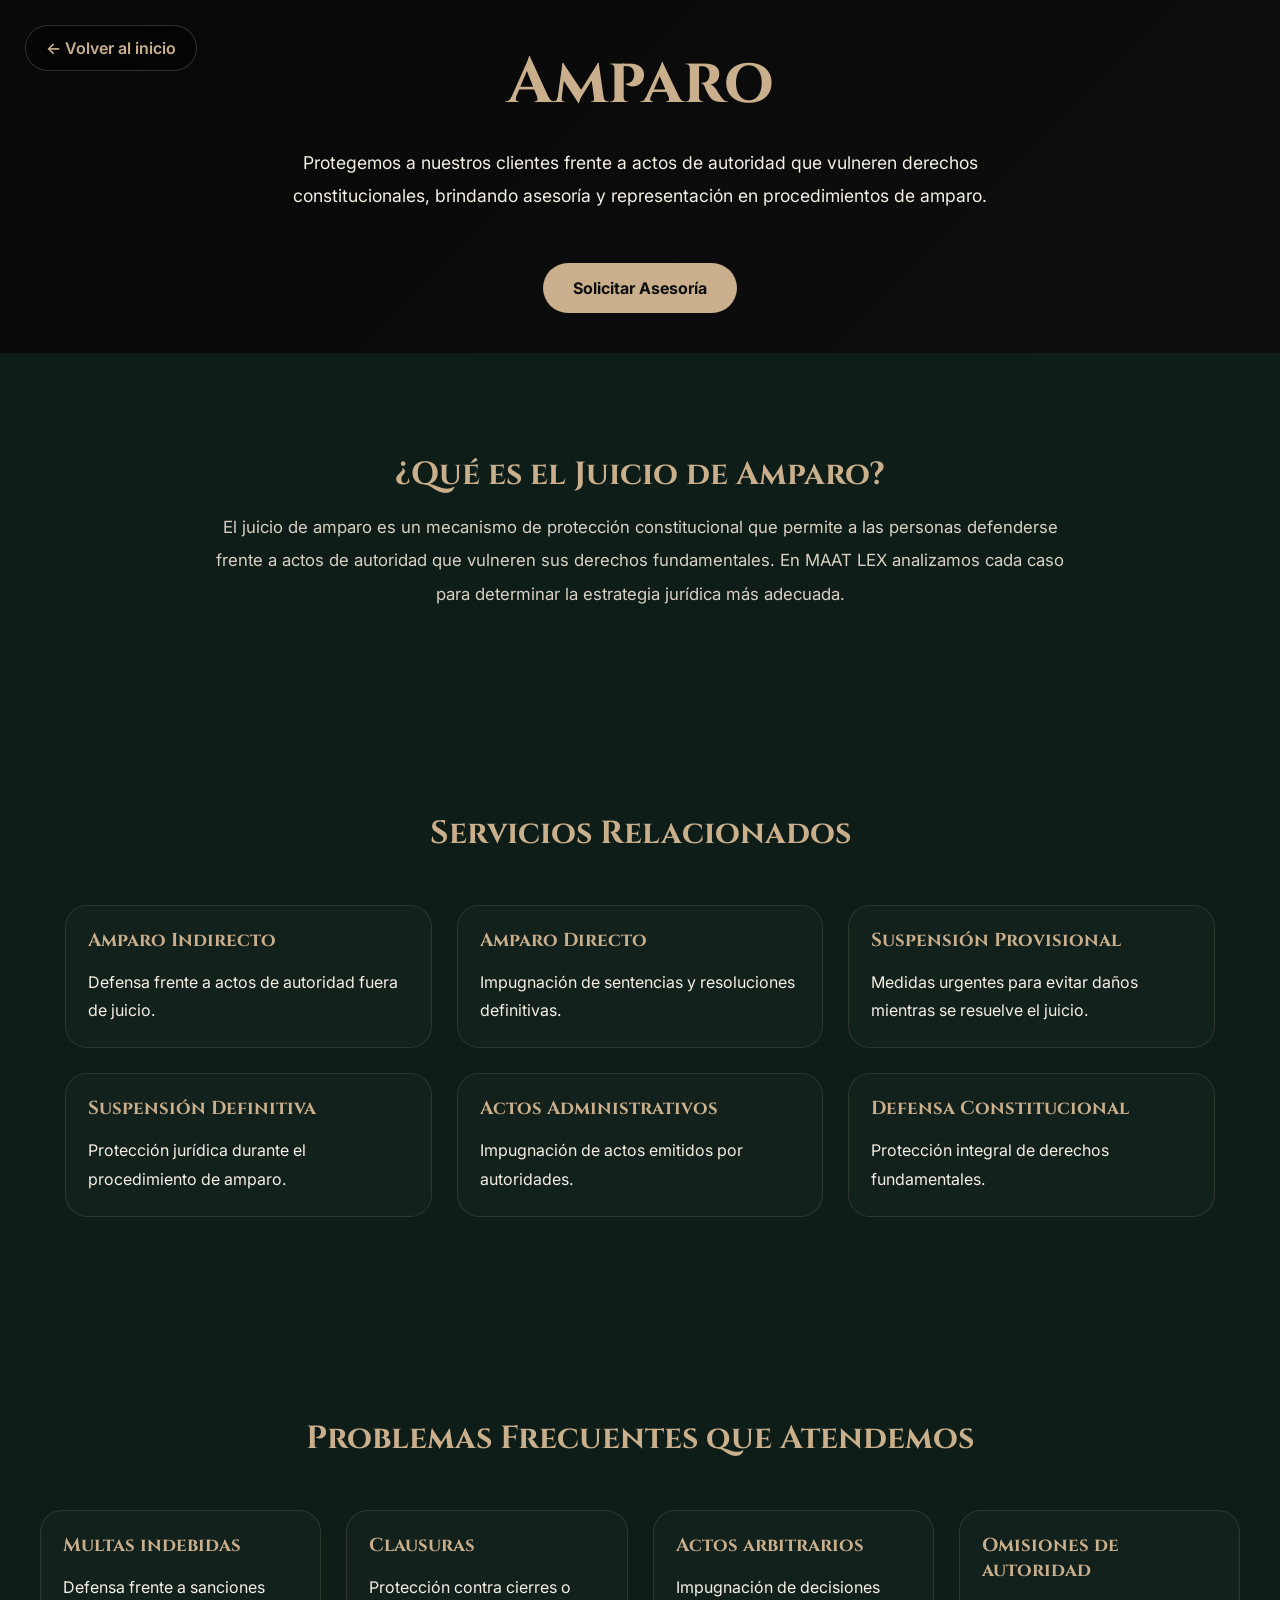
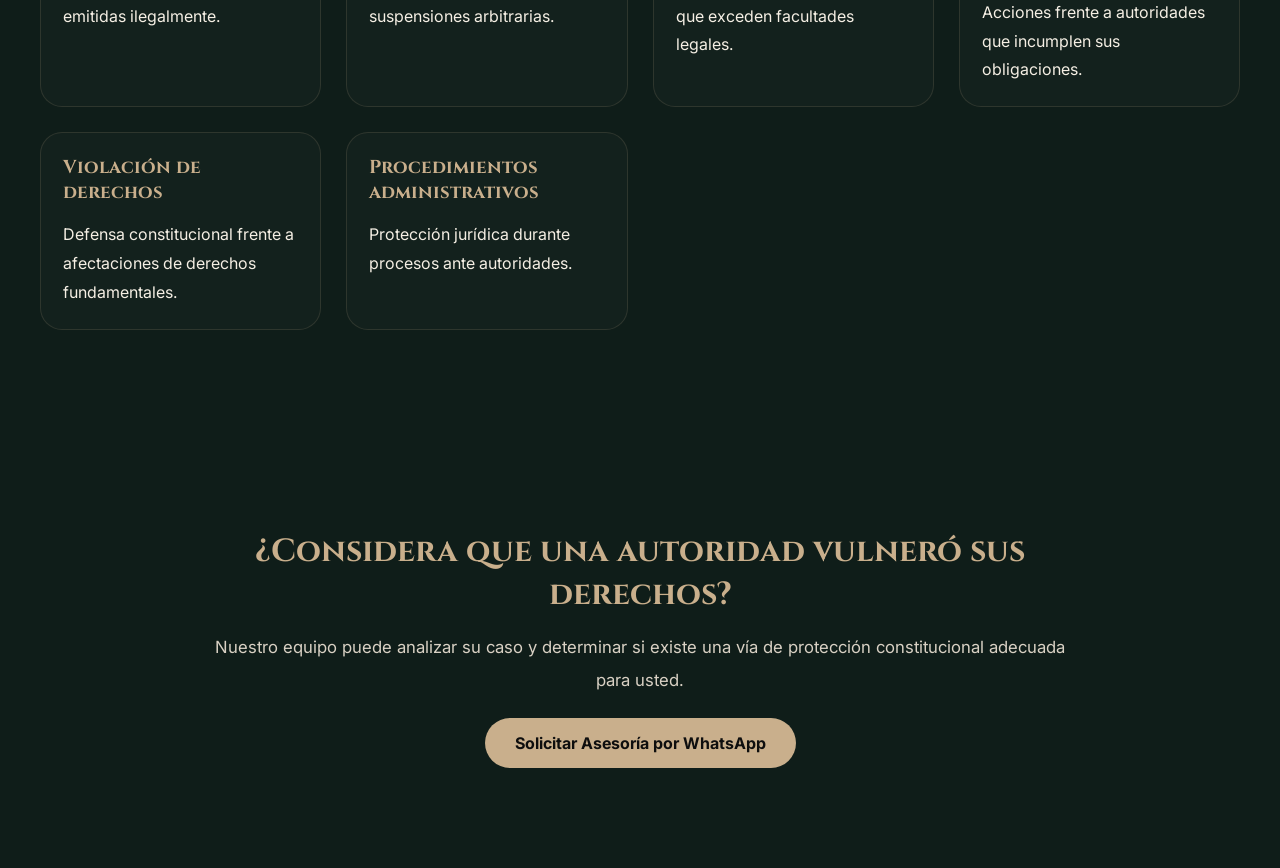
==== pages/amparo.html @ 7ed5a2b6 "Agregar mitad de areas" ====
<!DOCTYPE html>
<html lang="es">

<head>

<meta charset="UTF-8">
<meta name="viewport" content="width=device-width, initial-scale=1.0">

<title>Amparo | MAAT LEX</title>

<link rel="stylesheet" href="../css/style.css">

<link rel="preconnect" href="https://fonts.googleapis.com">
<link rel="preconnect" href="https://fonts.gstatic.com" crossorigin>

<link href="https://fonts.googleapis.com/css2?family=Cinzel:wght@400;500;600;700&family=Inter:wght@300;400;500;600&display=swap" rel="stylesheet">

</head>

<body>

<body>

<a href="../index.html" class="back-home">

← Volver al inicio

</a>

<header class="internal-hero">

<div class="internal-overlay"></div>

<div class="internal-content">

<h1>Amparo</h1>

<p>

Protegemos a nuestros clientes frente a actos de autoridad que vulneren derechos constitucionales, brindando asesoría y representación en procedimientos de amparo.</p>

<a href="https://wa.me/524439356776" class="hero-btn">

Solicitar Asesoría

</a>

</div>

</header>

<section class="info-section">

<h2 class="section-title">
¿Qué es el Juicio de Amparo?
</h2>

<p class="section-text">

El juicio de amparo es un mecanismo de protección constitucional que permite a las personas defenderse frente a actos de autoridad que vulneren sus derechos fundamentales. En MAAT LEX analizamos cada caso para determinar la estrategia jurídica más adecuada.
</p>

</section>

<section class="services-detail">

<h2 class="section-title">
Servicios Relacionados
</h2>

<div class="detail-grid">

<div class="detail-card">
<h3>Amparo Indirecto</h3>
<p>Defensa frente a actos de autoridad fuera de juicio.</p>
</div>

<div class="detail-card">
<h3>Amparo Directo</h3>
<p>Impugnación de sentencias y resoluciones definitivas.</p>
</div>

<div class="detail-card">
<h3>Suspensión Provisional</h3>
<p>Medidas urgentes para evitar daños mientras se resuelve el juicio.</p>
</div>

<div class="detail-card">
<h3>Suspensión Definitiva</h3>
<p>Protección jurídica durante el procedimiento de amparo.</p>
</div>

<div class="detail-card">
<h3>Actos Administrativos</h3>
<p>Impugnación de actos emitidos por autoridades.</p>
</div>

<div class="detail-card">
<h3>Defensa Constitucional</h3>
<p>Protección integral de derechos fundamentales.</p>
</div>

</div>

</section>

<section class="problems-section">

<h2 class="section-title">
Problemas Frecuentes que Atendemos
</h2>

<div class="detail-grid">

<div class="detail-card">
<h3>Multas indebidas</h3>
<p>Defensa frente a sanciones emitidas ilegalmente.</p>
</div>

<div class="detail-card">
<h3>Clausuras</h3>
<p>Protección contra cierres o suspensiones arbitrarias.</p>
</div>

<div class="detail-card">
<h3>Actos arbitrarios</h3>
<p>Impugnación de decisiones que exceden facultades legales.</p>
</div>

<div class="detail-card">
<h3>Omisiones de autoridad</h3>
<p>Acciones frente a autoridades que incumplen sus obligaciones.</p>
</div>

<div class="detail-card">
<h3>Violación de derechos</h3>
<p>Defensa constitucional frente a afectaciones de derechos fundamentales.</p>
</div>

<div class="detail-card">
<h3>Procedimientos administrativos</h3>
<p>Protección jurídica durante procesos ante autoridades.</p>
</div>

</div>

</section>

<section class="cta-section">

<h2 class="section-title">
¿Considera que una autoridad vulneró sus derechos?
</h2>

<p class="section-text">

Nuestro equipo puede analizar su caso y determinar si existe una vía de protección constitucional adecuada para usted.</p>

<a href="https://wa.me/524439356776" target="_blank" class="hero-btn">

Solicitar Asesoría por WhatsApp

</a>

</section>

</body>

</html>
---- css/style.css ----
/* RESET */

*{
margin:0;
padding:0;
box-sizing:border-box;
}

html{
scroll-behavior:smooth;
}

body{

background:#0F1D19;

font-family:'Inter',sans-serif;

color:#F5EFE4;

overflow-x:hidden;

}

/* NAVBAR */

.navbar{

position:fixed;

top:0;

left:0;

width:100%;

height:80px;

padding:0 20px;

display:flex;

justify-content:space-between;

align-items:center;

background:rgba(15,29,25,.95);

backdrop-filter:blur(12px);

z-index:999;

border-bottom:1px solid rgba(201,175,140,.15);

}

.navbar-logo img{

height:85px;

display:block;

}

#menu-btn{

background:none;

border:none;

color:#C9AF8C;

font-size:2rem;

cursor:pointer;

}

/* MENÚ */

#mobile-menu{

position:fixed;

top:0;

right:-100%;

width:280px;

height:100vh;

background:#10211c;

display:flex;

flex-direction:column;

padding:100px 30px;

gap:25px;

transition:.35s ease;

z-index:998;

border-left:1px solid rgba(201,175,140,.15);

}

#mobile-menu.active{

right:0;

}

#mobile-menu a{

color:#F5EFE4;

text-decoration:none;

font-size:1.05rem;

font-weight:500;

transition:.3s;

}

#mobile-menu a:hover{

color:#C9AF8C;

padding-left:10px;

}

/* HERO */

.hero{

min-height:100vh;

display:flex;

align-items:center;

justify-content:center;

padding:120px 25px 60px;

position:relative;

overflow:hidden;

}

/* textura sutil */

.hero::before{

content:"";

position:absolute;

width:700px;

height:700px;

border:1px solid rgba(201,175,140,.08);

border-radius:50%;

top:-250px;

right:-250px;

}

.hero::after{

content:"";

position:absolute;

width:500px;

height:500px;

border:1px solid rgba(201,175,140,.06);

border-radius:50%;

bottom:-200px;

left:-200px;

}

.hero-content{

max-width:600px;

text-align:center;

position:relative;

z-index:2;

}

.hero-logo{

width:100%;

max-width:240px;

margin-bottom:30px;

}

.hero h1{

font-family:'Cinzel',serif;

font-size:2.2rem;

line-height:1.2;

margin-bottom:20px;

color:#F5EFE4;

}

.hero p{

font-size:1rem;

line-height:1.8;

color:#d9d1c4;

margin-bottom:35px;

}

/* BOTONES */

.hero-buttons{

display:flex;

flex-direction:column;

gap:15px;

}

.btn-primary{

background:#C9AF8C;

color:#0F1D19;

text-decoration:none;

padding:15px;

border-radius:14px;

font-weight:600;

transition:.3s;

}

.btn-primary:hover{

transform:translateY(-3px);

box-shadow:0 10px 25px rgba(201,175,140,.25);

}

.btn-secondary{

border:1px solid #C9AF8C;

color:#C9AF8C;

text-decoration:none;

padding:15px;

border-radius:14px;

font-weight:600;

transition:.3s;

}

.btn-secondary:hover{

background:#C9AF8C;

color:#0F1D19;

transform:translateY(-3px);

box-shadow:0 10px 25px rgba(201,175,140,.2);

}

/* SECCIONES */

.placeholder{

padding:90px 25px;

max-width:1100px;

margin:auto;

}

.placeholder h2{

font-family:'Cinzel',serif;

font-size:1.8rem;

margin-bottom:15px;

color:#C9AF8C;

}

.placeholder p{

line-height:1.8;

color:#d9d1c4;

}

/* FOOTER */

footer{

padding:70px 25px;

text-align:center;

border-top:1px solid rgba(201,175,140,.15);

}

footer img{

width:70px;

margin-bottom:20px;

}

footer h3{

font-family:'Cinzel',serif;

font-size:1.6rem;

margin-bottom:5px;

}

footer span{

color:#C9AF8C;

}

.footer-credit{

margin-top:35px;

font-size:.9rem;

opacity:.65;

}

.red{

color:#e53935;

}

/* DESKTOP */

@media(min-width:900px){

.hero{

padding-top:140px;

}

.hero h1{

font-size:3.2rem;

}

.hero p{

font-size:1.1rem;

}

.hero-buttons{

flex-direction:row;

justify-content:center;

}

.btn-primary,
.btn-secondary{

padding:16px 32px;

}

}

/* SERVICIOS */

.services{

padding:100px 25px;

max-width:1200px;

margin:auto;

}

.section-title{

font-family:'Cinzel',serif;

font-size:2rem;

text-align:center;

color:#C9AF8C;

margin-bottom:15px;

}

.section-subtitle{

text-align:center;

max-width:700px;

margin:auto;

margin-bottom:50px;

line-height:1.8;

color:#d9d1c4;

}

.services-grid{

display:grid;

grid-template-columns:1fr;

gap:20px;

}

.service-card{

background:rgba(255,255,255,.02);

border:1px solid rgba(201,175,140,.15);

border-radius:22px;

padding:25px;

text-decoration:none;

transition:.3s;

}

.service-card:hover{

transform:translateY(-8px);

border-color:#C9AF8C;

box-shadow:0 12px 35px rgba(0,0,0,.25);

}

.service-card h3{

font-family:'Cinzel',serif;

color:#C9AF8C;

margin-bottom:15px;

}

.service-card p{

color:#d9d1c4;

line-height:1.8;

margin-bottom:15px;

}

.service-card span{

color:#C9AF8C;

font-weight:600;

}

.secondary-services{

display:flex;

justify-content:center;

gap:15px;

flex-wrap:wrap;

margin-top:35px;

}

.secondary-services div{

padding:10px 18px;

border:1px solid rgba(201,175,140,.2);

border-radius:50px;

color:#C9AF8C;

}

@media(min-width:900px){

.services-grid{

grid-template-columns:repeat(2,1fr);

}

}

/* NOSOTROS */

.about{

padding:100px 25px;

max-width:1200px;

margin:auto;

}

.team-grid{

display:grid;

grid-template-columns:1fr;

gap:25px;

margin-top:40px;

}

.team-card{

background:rgba(255,255,255,.02);

border:1px solid rgba(201,175,140,.15);

border-radius:22px;

padding:25px;

text-align:center;

}

.team-photo{

width:120px;

height:120px;

border-radius:50%;

margin:auto;

margin-bottom:20px;

background:rgba(201,175,140,.1);

display:flex;

align-items:center;

justify-content:center;

color:#C9AF8C;

font-weight:600;

}

.team-card h3{

font-family:'Cinzel',serif;

color:#C9AF8C;

margin-bottom:10px;

}

.team-card p{

color:#d9d1c4;

line-height:1.7;

}

@media(min-width:900px){

.team-grid{

grid-template-columns:repeat(3,1fr);

}

}

/* FAQ */

.faq-section{

padding:100px 25px;

max-width:900px;

margin:auto;

}

.faq-container{

margin-top:40px;

display:flex;

flex-direction:column;

gap:15px;

}

.faq-item{

border:1px solid rgba(201,175,140,.15);

border-radius:18px;

overflow:hidden;

background:rgba(255,255,255,.02);

}

.faq-question{

width:100%;

background:none;

border:none;

padding:20px;

display:flex;

justify-content:space-between;

align-items:center;

cursor:pointer;

color:#F5EFE4;

font-size:1rem;

font-weight:600;

text-align:left;

}

.faq-question span{

color:#C9AF8C;

font-size:1.4rem;

}

.faq-answer{

max-height:0;

overflow:hidden;

transition:max-height .3s ease;

}

.faq-answer p{

padding:0 20px 20px;

line-height:1.8;

color:#d9d1c4;

}

.whatsapp-float{

position:fixed;

bottom:25px;

right:25px;

width:65px;

height:65px;

border-radius:50%;

background:#25D366;

display:flex;

align-items:center;

justify-content:center;

color:white;

z-index:9999;

box-shadow:0 10px 30px rgba(0,0,0,.3);

transition:.3s;

}

.whatsapp-float:hover{

transform:scale(1.08);

}

a[href^="tel"]{

color:#C9AF8C;

text-decoration:none;

font-weight:600;

}

/* CONTACTO */

.contact-section{

padding:100px 25px;

max-width:1200px;

margin:auto;

}

.contact-grid{

display:grid;

grid-template-columns:1fr;

gap:20px;

margin-top:40px;

margin-bottom:40px;

}

.contact-card{

background:rgba(255,255,255,.02);

border:1px solid rgba(201,175,140,.15);

border-radius:22px;

padding:25px;

text-decoration:none;

transition:.3s;

color:#F5EFE4;

display:block;

}

.contact-card:hover{

transform:translateY(-5px);

border-color:#C9AF8C;

box-shadow:0 10px 30px rgba(0,0,0,.25);

}

.contact-card h3{

font-family:'Cinzel',serif;

color:#C9AF8C;

margin-bottom:10px;

}

.contact-card p{

line-height:1.8;

color:#F5EFE4;

}

.contact-card span{

display:inline-block;

margin-top:15px;

color:#C9AF8C;

font-weight:600;

}

/* PAGINAS INTERNAS */

.internal-hero{

padding:140px 25px 120px;

display:flex;

align-items:center;

justify-content:center;

text-align:center;

padding:40px;

position:relative;

background:linear-gradient(
135deg,
#0E0E0E,
#1A1A1A
);

}

.internal-overlay{

position:absolute;

inset:0;

background:rgba(0,0,0,.45);

}

.internal-content{

position:relative;

z-index:2;

max-width:900px;

}

.internal-content h1{

font-family:'Cinzel',serif;

font-size:clamp(2.5rem,8vw,4rem);

color:#C9AF8C;

margin-bottom:20px;

}

.internal-content p{

font-size:1.1rem;

line-height:1.9;

max-width:800px;

margin:auto;

margin-bottom:30px;

color:#F5EFE4;

}

.info-section{

padding:100px 25px;

max-width:1100px;

margin:auto;

text-align:center;

}

.section-text{

max-width:850px;

margin:auto;

line-height:2;

font-size:1.05rem;

color:#d9d1c4;

}

.hero-btn{

display:inline-block;

background:#C9AF8C;

color:#0E0E0E;

padding:15px 30px;

border-radius:50px;

text-decoration:none;

font-weight:700;

transition:.3s;

margin-top:20px;

}

.hero-btn:hover{

transform:translateY(-3px);

}

.services-detail{

padding:100px 25px;

max-width:1200px;

margin:auto;

}

.detail-grid{

display:grid;

grid-template-columns:repeat(auto-fit,minmax(280px,1fr));

gap:25px;

margin-top:50px;

}

.detail-card{

background:rgba(255,255,255,.02);

border:1px solid rgba(201,175,140,.15);

border-radius:22px;

padding:22px;


}

.detail-card h3{

font-family:'Cinzel',serif;

color:#C9AF8C;

margin-bottom:15px;

}

.detail-card p{

color:#F5EFE4;

line-height:1.8;

}

.cta-section{

padding:100px 25px;

text-align:center;

max-width:900px;

margin:auto;

}

.problems-section{

max-width:1400px;

margin:auto;

padding:100px 40px;

}

.back-home{

position:fixed;

top:25px;

left:25px;

z-index:1000;

background:rgba(0,0,0,.4);

border:1px solid rgba(201,175,140,.25);

color:#C9AF8C;

text-decoration:none;

padding:12px 20px;

border-radius:50px;

backdrop-filter:blur(10px);

transition:.3s;

font-weight:600;

}

.back-home:hover{

border-color:#C9AF8C;

transform:translateY(-2px);

}
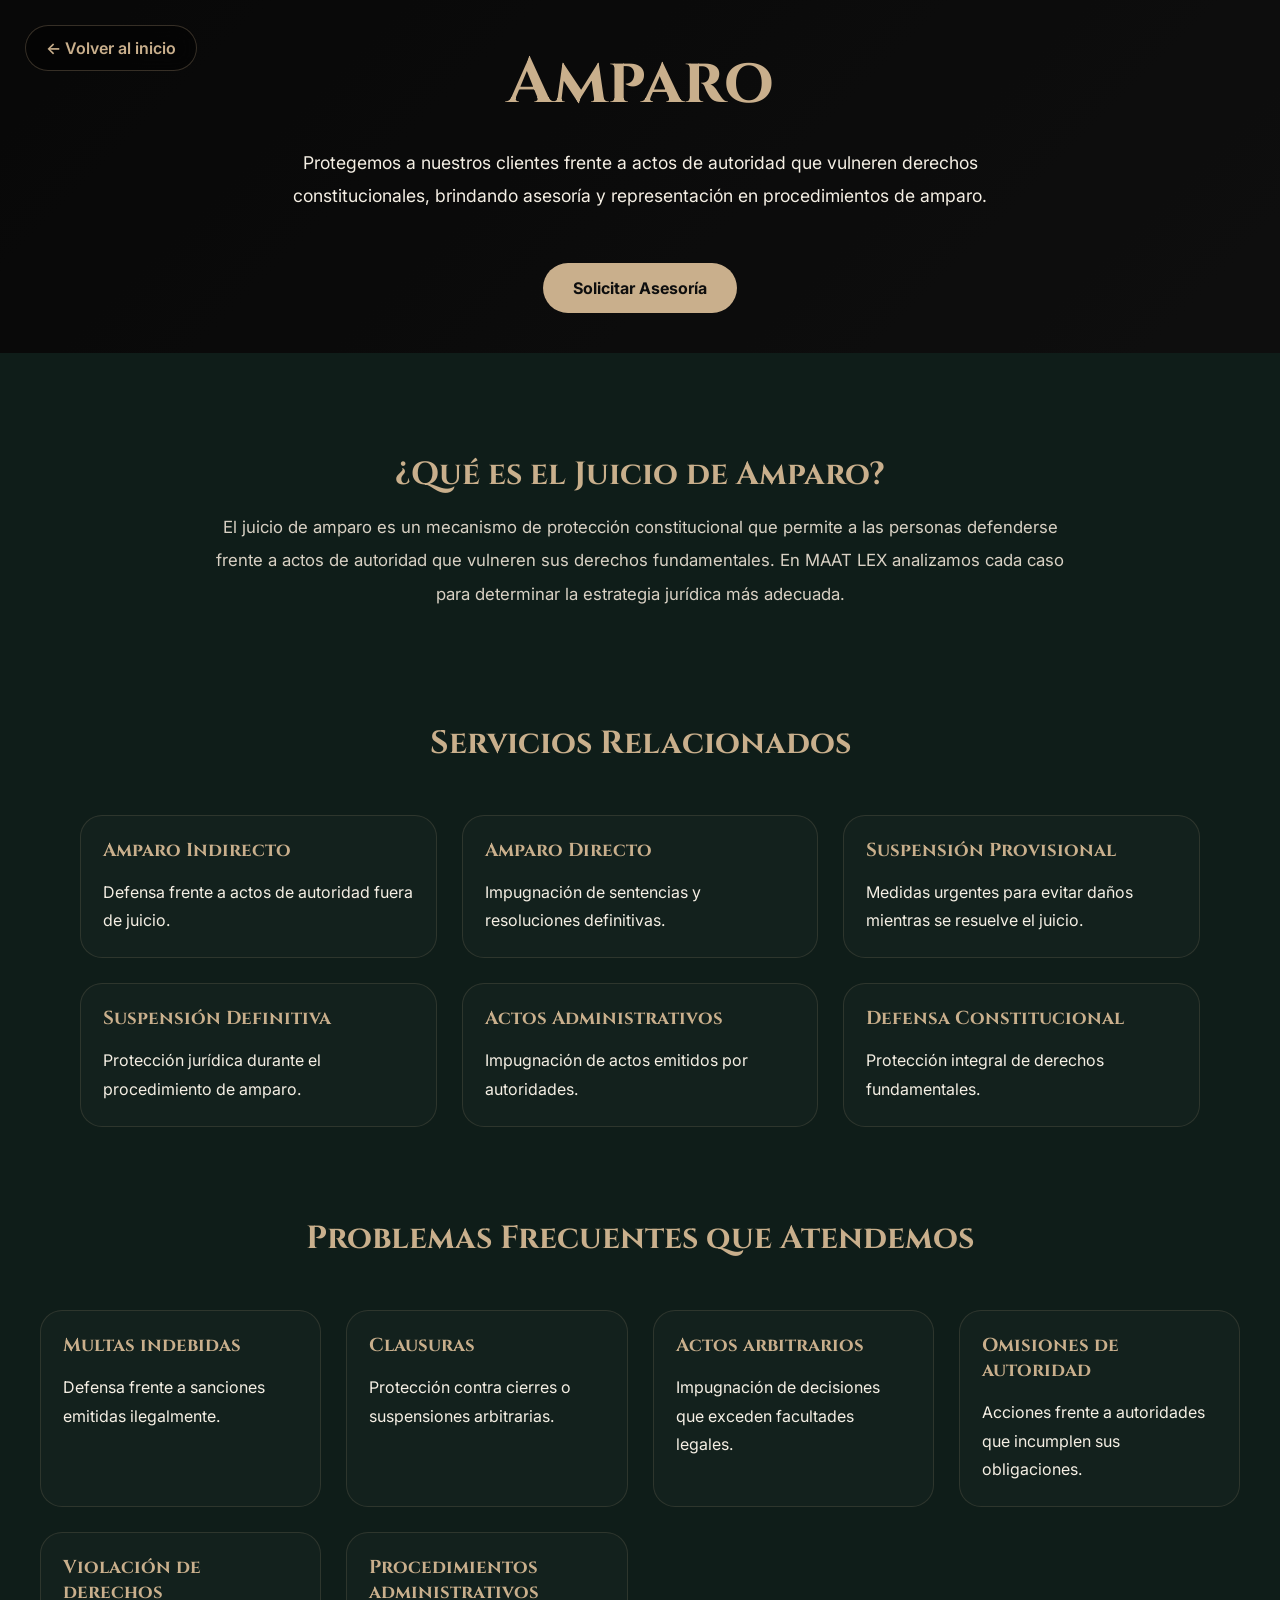
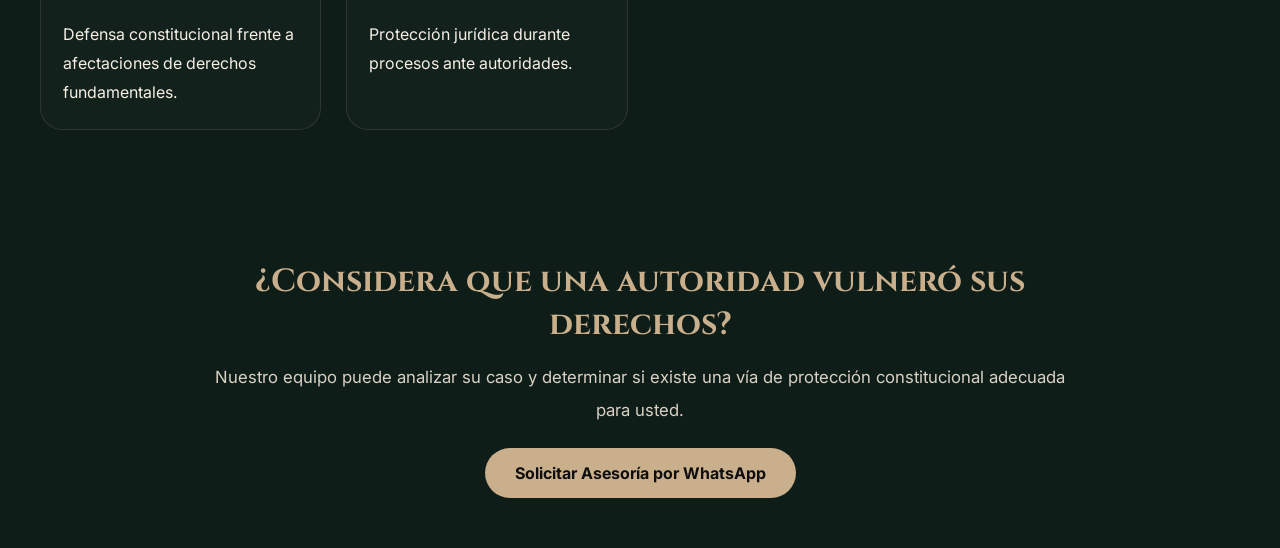
==== commit 24cd04af: "Mejoras version 2" ====
--- a/pages/amparo.html
+++ b/pages/amparo.html
@@ -37,7 +37,8 @@
 
 <p>
 
-Protegemos a nuestros clientes frente a actos de autoridad que vulneren derechos constitucionales, brindando asesoría y representación en procedimientos de amparo.</p>
+Protegemos a nuestros clientes frente a actos de autoridad que vulneren derechos constitucionales, brindando asesoría y representación en procedimientos de amparo.
+</p>
 
 <a href="https://wa.me/524439356776" class="hero-btn">
 
--- a/css/style.css
+++ b/css/style.css
@@ -461,6 +461,8 @@
 
 margin-bottom:15px;
 
+
+
 }
 
 .section-subtitle{
@@ -554,6 +556,46 @@
 flex-wrap:wrap;
 
 margin-top:35px;
+
+}
+
+.secondary-services-title{
+
+text-align:center;
+
+margin-top:40px;
+
+margin-bottom:15px;
+
+color:#C9AF8C;
+
+font-weight:600;
+
+letter-spacing:1px;
+
+}
+
+.secondary-services a{
+
+padding:12px 25px;
+
+border:1px solid rgba(201,175,140,.25);
+
+border-radius:50px;
+
+text-decoration:none;
+
+color:#F5EFE4;
+
+transition:.3s;
+
+}
+
+.secondary-services a:hover{
+
+transform:translateY(-2px);
+
+border-color:#C9AF8C;
 
 }
 
@@ -1027,7 +1069,7 @@
 
 .services-detail{
 
-padding:100px 25px;
+padding:10px 40px;
 
 max-width:1200px;
 
@@ -1080,7 +1122,7 @@
 
 .cta-section{
 
-padding:100px 25px;
+padding:50px 25px;
 
 text-align:center;
 
@@ -1096,7 +1138,7 @@
 
 margin:auto;
 
-padding:100px 40px;
+padding:80px 40px;
 
 }
 
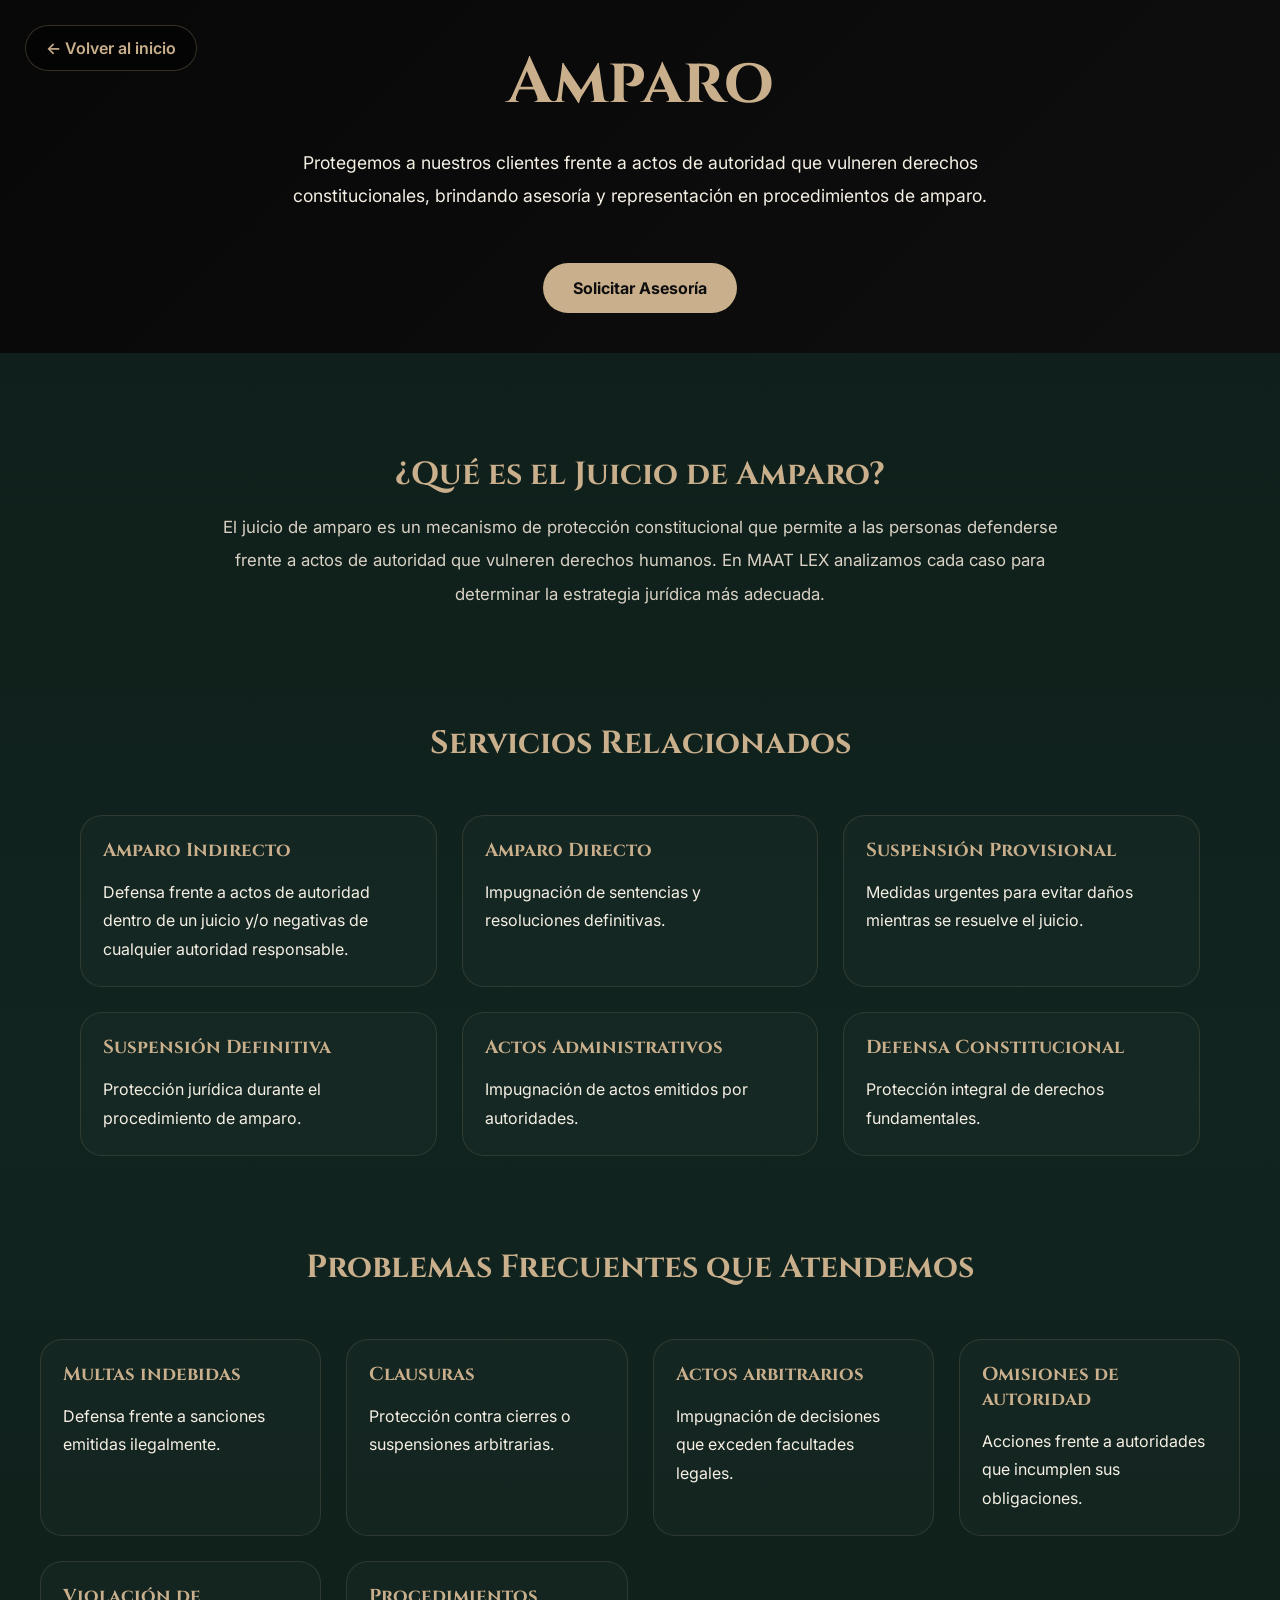
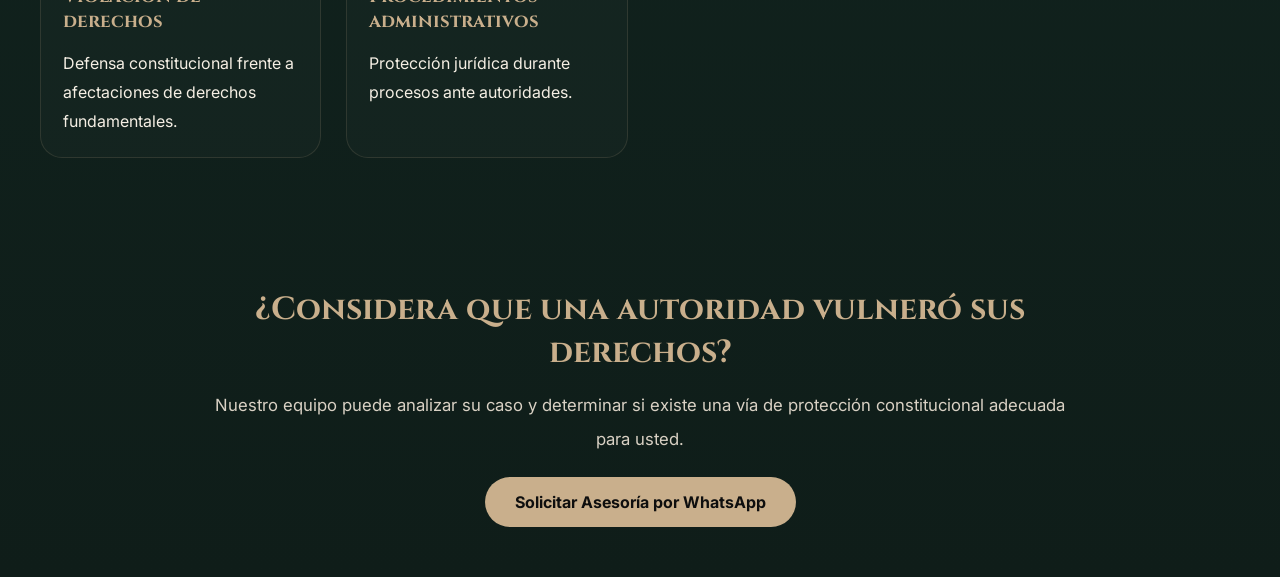
==== commit 5b2770e7: "Nuevo 1" ====
--- a/pages/amparo.html
+++ b/pages/amparo.html
@@ -58,7 +58,7 @@
 
 <p class="section-text">
 
-El juicio de amparo es un mecanismo de protección constitucional que permite a las personas defenderse frente a actos de autoridad que vulneren sus derechos fundamentales. En MAAT LEX analizamos cada caso para determinar la estrategia jurídica más adecuada.
+El juicio de amparo es un mecanismo de protección constitucional que permite a las personas defenderse frente a actos de autoridad que vulneren derechos humanos. En MAAT LEX analizamos cada caso para determinar la estrategia jurídica más adecuada.
 </p>
 
 </section>
@@ -73,7 +73,7 @@
 
 <div class="detail-card">
 <h3>Amparo Indirecto</h3>
-<p>Defensa frente a actos de autoridad fuera de juicio.</p>
+<p>Defensa frente a actos de autoridad dentro de un juicio y/o negativas de cualquier autoridad responsable.</p>
 </div>
 
 <div class="detail-card">
--- a/css/style.css
+++ b/css/style.css
@@ -12,7 +12,13 @@
 
 body{
 
-background:#0F1D19;
+background:
+linear-gradient(
+180deg,
+#0F1D19 0%,
+#11241F 50%,
+#0F1D19 100%
+);
 
 font-family:'Inter',sans-serif;
 
@@ -44,13 +50,17 @@
 
 align-items:center;
 
-background:rgba(15,29,25,.95);
-
-backdrop-filter:blur(12px);
+/*background:rgba(15,29,25,.95)*/
+
+background:rgba(5,15,12,.55);
+
+backdrop-filter:blur(20px);
+
+-webkit-backdrop-filter:blur(20px);
 
 z-index:999;
 
-border-bottom:1px solid rgba(201,175,140,.15);
+border-bottom:1px solid rgba(201,175,140,.08);
 
 }
 
@@ -92,6 +102,14 @@
 
 background:#10211c;
 
+background:rgba(5,15,12,.78);
+
+backdrop-filter:blur(20px);
+
+-webkit-backdrop-filter:blur(20px);
+
+box-shadow:-10px 0 40px rgba(0,0,0,.25);
+
 display:flex;
 
 flex-direction:column;
@@ -158,191 +176,258 @@
 
 /* textura sutil */
 
-.hero::before{
-
-content:"";
+
+.hero-content{
+
+max-width:600px;
+
+text-align:center;
+
+position:relative;
+
+z-index:2;
+
+}
+
+.hero-logo{
+
+width:100%;
+
+max-width:240px;
+
+margin-bottom:30px;
+
+}
+
+.hero h1{
+
+font-family:'Cinzel',serif;
+
+font-size:2.2rem;
+
+line-height:1.2;
+
+margin-bottom:20px;
+
+color:#F5EFE4;
+
+}
+
+.hero p{
+
+font-size:1rem;
+
+line-height:1.8;
+
+color:#d9d1c4;
+
+margin-bottom:35px;
+
+}
+
+.hero-watermark{
 
 position:absolute;
 
-width:700px;
-
-height:700px;
-
-border:1px solid rgba(201,175,140,.08);
-
-border-radius:50%;
-
-top:-250px;
-
-right:-250px;
-
-}
-
-.hero::after{
-
-content:"";
-
-position:absolute;
-
-width:500px;
-
-height:500px;
-
-border:1px solid rgba(201,175,140,.06);
-
-border-radius:50%;
-
-bottom:-200px;
-
-left:-200px;
-
-}
-
-.hero-content{
-
-max-width:600px;
+top:50%;
+
+left:50%;
+
+transform:translate(-50%,-50%);
+
+width:min(700px,70vw);
+
+max-width:80vw;
+
+opacity:.04;
+
+pointer-events:none;
+
+z-index:1;
+
+}
+
+@media (max-width:768px){
+
+.hero-watermark{
+
+width:280px;
+
+opacity:.03;
+
+}
+
+}
+
+/* BOTONES */
+
+.hero-buttons{
+
+display:flex;
+
+flex-direction:column;
+
+gap:15px;
+
+}
+
+.btn-primary{
+
+background:#C9AF8C;
+
+color:#0F1D19;
+
+text-decoration:none;
+
+padding:15px;
+
+border-radius:14px;
+
+font-weight:600;
+
+transition:.3s;
+
+}
+
+.btn-primary:hover{
+
+transform:translateY(-3px);
+
+box-shadow:0 10px 25px rgba(201,175,140,.25);
+
+}
+
+.btn-secondary{
+
+border:1px solid #C9AF8C;
+
+color:#C9AF8C;
+
+text-decoration:none;
+
+padding:15px;
+
+border-radius:14px;
+
+font-weight:600;
+
+transition:.3s;
+
+}
+
+.btn-secondary:hover{
+
+background:#C9AF8C;
+
+color:#0F1D19;
+
+transform:translateY(-3px);
+
+box-shadow:0 10px 25px rgba(201,175,140,.2);
+
+}
+
+/* SECCIONES */
+
+.resources-section{
+
+padding:70px 25px;
+
+max-width:1200px;
+
+margin:auto;
+
+}
+
+.resources-grid{
+
+display:grid;
+
+grid-template-columns:repeat(auto-fit,minmax(280px,1fr));
+
+gap:25px;
+
+margin-top:50px;
+
+}
+
+.resource-card{
+
+background:rgba(255,255,255,.03);
+
+border:1px solid rgba(201,175,140,.15);
+
+border-radius:25px;
+
+padding:30px;
+
+transition:.3s ease;
+
+}
+
+.resource-card:hover{
+
+transform:translateY(-6px);
+
+border-color:#C9AF8C;
+
+box-shadow:0 15px 35px rgba(0,0,0,.25);
+
+}
+
+.resource-card h3{
+
+margin-bottom:15px;
+
+color:#C9AF8C;
+
+}
+
+.resource-card p{
+
+line-height:1.7;
+
+margin-bottom:20px;
+
+}
+
+.resource-card a{
+
+color:#C9AF8C;
+
+text-decoration:none;
+
+font-weight:600;
+
+}
+
+.resources-cta{
+
+margin-top:60px;
 
 text-align:center;
 
-position:relative;
-
-z-index:2;
-
-}
-
-.hero-logo{
-
-width:100%;
-
-max-width:240px;
-
-margin-bottom:30px;
-
-}
-
-.hero h1{
-
-font-family:'Cinzel',serif;
-
-font-size:2.2rem;
-
-line-height:1.2;
-
-margin-bottom:20px;
-
-color:#F5EFE4;
-
-}
-
-.hero p{
-
-font-size:1rem;
-
-line-height:1.8;
-
-color:#d9d1c4;
-
-margin-bottom:35px;
-
-}
-
-/* BOTONES */
-
-.hero-buttons{
-
-display:flex;
-
-flex-direction:column;
-
-gap:15px;
-
-}
-
-.btn-primary{
-
-background:#C9AF8C;
-
-color:#0F1D19;
-
-text-decoration:none;
-
-padding:15px;
-
-border-radius:14px;
-
-font-weight:600;
-
-transition:.3s;
-
-}
-
-.btn-primary:hover{
-
-transform:translateY(-3px);
-
-box-shadow:0 10px 25px rgba(201,175,140,.25);
-
-}
-
-.btn-secondary{
-
-border:1px solid #C9AF8C;
-
-color:#C9AF8C;
-
-text-decoration:none;
-
-padding:15px;
-
-border-radius:14px;
-
-font-weight:600;
-
-transition:.3s;
-
-}
-
-.btn-secondary:hover{
-
-background:#C9AF8C;
-
-color:#0F1D19;
-
-transform:translateY(-3px);
-
-box-shadow:0 10px 25px rgba(201,175,140,.2);
-
-}
-
-/* SECCIONES */
-
-.placeholder{
-
-padding:90px 25px;
-
-max-width:1100px;
-
-margin:auto;
-
-}
-
-.placeholder h2{
-
-font-family:'Cinzel',serif;
-
-font-size:1.8rem;
+padding:40px;
+
+background:rgba(255,255,255,.03);
+
+border:1px solid rgba(201,175,140,.15);
+
+border-radius:25px;
+
+}
+
+.resources-cta h3{
 
 margin-bottom:15px;
 
-color:#C9AF8C;
-
-}
-
-.placeholder p{
-
-line-height:1.8;
-
-color:#d9d1c4;
+}
+
+.resources-cta p{
+
+margin-bottom:25px;
+
+opacity:.85;
 
 }
 
@@ -625,7 +710,251 @@
 
 .about{
 
-padding:100px 25px;
+padding:20px 25px; 
+
+max-width:1200px; 
+
+margin:auto;
+
+}
+
+.team-grid{
+
+display:grid;
+
+grid-template-columns:1fr;
+
+gap:25px;
+
+margin-top:40px;
+
+}
+
+.team-card{
+
+background:rgba(255,255,255,.02);
+
+border:1px solid rgba(201,175,140,.15);
+
+border-radius:22px;
+
+padding:25px;
+
+text-align:center;
+
+}
+
+.team-photo{
+
+width:120px;
+
+height:120px;
+
+border-radius:50%;
+
+margin:auto;
+
+margin-bottom:20px;
+
+background:rgba(201,175,140,.1);
+
+display:flex;
+
+align-items:center;
+
+justify-content:center;
+
+color:#C9AF8C;
+
+font-weight:600;
+
+}
+
+.team-card h3{
+
+font-family:'Cinzel',serif;
+
+color:#C9AF8C;
+
+margin-bottom:10px;
+
+}
+
+.team-card p{
+
+color:#d9d1c4;
+
+line-height:1.7;
+
+}
+
+@media(min-width:900px){
+
+.team-grid{
+
+grid-template-columns:repeat(3,1fr);
+
+}
+
+}
+
+/* FAQ */
+
+.faq-section{
+
+padding:20px 25px;
+
+max-width:900px;
+
+margin:auto;
+
+}
+
+.faq-container{
+
+margin-top:40px;
+
+display:flex;
+
+flex-direction:column;
+
+gap:15px;
+
+}
+
+.faq-item{
+
+border:1px solid rgba(201,175,140,.15);
+
+border-radius:18px;
+
+overflow:hidden;
+
+background:rgba(255,255,255,.02);
+
+}
+
+.faq-question{
+
+width:100%;
+
+background:none;
+
+border:none;
+
+padding:20px;
+
+display:flex;
+
+justify-content:space-between;
+
+align-items:center;
+
+cursor:pointer;
+
+color:#F5EFE4;
+
+font-size:1rem;
+
+font-weight:600;
+
+text-align:left;
+
+}
+
+.faq-question span{
+
+color:#C9AF8C;
+
+font-size:1.4rem;
+
+}
+
+.faq-answer{
+
+max-height:0;
+
+overflow:hidden;
+
+transition:max-height .3s ease;
+
+}
+
+.faq-answer p{
+
+padding:0 20px 20px;
+
+line-height:1.8;
+
+color:#d9d1c4;
+
+}
+
+.whatsapp-float{
+
+position:fixed;
+
+bottom:25px;
+
+right:25px;
+
+width:65px;
+
+height:65px;
+
+border-radius:50%;
+
+background:#25D366;
+
+display:flex;
+
+align-items:center;
+
+justify-content:center;
+
+color:white;
+
+z-index:9999;
+
+box-shadow:0 10px 30px rgba(0,0,0,.3);
+
+transition:transform .3s ease;
+
+}
+
+.whatsapp-float:hover{
+
+transform:scale(1.08);
+
+}
+
+.whatsapp-float svg{
+
+width:40px;
+
+height:40px;
+
+display:block;
+
+transform:translateX(1px);
+
+}
+
+a[href^="tel"]{
+
+color:#C9AF8C;
+
+text-decoration:none;
+
+font-weight:600;
+
+}
+
+/* CONTACTO */
+
+.contact-section{
+
+padding:70px 25px;
 
 max-width:1200px;
 
@@ -633,19 +962,44 @@
 
 }
 
-.team-grid{
+.contact-grid{
+
+display:flex;
+
+justify-content:center;
+
+align-items:stretch;
+
+gap:25px;
+
+flex-wrap:wrap;
+
+max-width:900px;
+
+margin:40px auto;
+
+}
+
+/*ASI ESTABA*/
+
+/*
+.contact-grid{
 
 display:grid;
 
 grid-template-columns:1fr;
 
-gap:25px;
+gap:20px;
 
 margin-top:40px;
 
-}
-
-.team-card{
+margin-bottom:40px;
+
+}
+
+*/
+
+.contact-card{
 
 background:rgba(255,255,255,.02);
 
@@ -655,247 +1009,21 @@
 
 padding:25px;
 
+text-decoration:none;
+
+transition:.3s;
+
+color:#F5EFE4;
+
+width:280px;
+
+flex:0 1 300px;
+
+min-height:100px;
+
+max-width:300px;
+
 text-align:center;
-
-}
-
-.team-photo{
-
-width:120px;
-
-height:120px;
-
-border-radius:50%;
-
-margin:auto;
-
-margin-bottom:20px;
-
-background:rgba(201,175,140,.1);
-
-display:flex;
-
-align-items:center;
-
-justify-content:center;
-
-color:#C9AF8C;
-
-font-weight:600;
-
-}
-
-.team-card h3{
-
-font-family:'Cinzel',serif;
-
-color:#C9AF8C;
-
-margin-bottom:10px;
-
-}
-
-.team-card p{
-
-color:#d9d1c4;
-
-line-height:1.7;
-
-}
-
-@media(min-width:900px){
-
-.team-grid{
-
-grid-template-columns:repeat(3,1fr);
-
-}
-
-}
-
-/* FAQ */
-
-.faq-section{
-
-padding:100px 25px;
-
-max-width:900px;
-
-margin:auto;
-
-}
-
-.faq-container{
-
-margin-top:40px;
-
-display:flex;
-
-flex-direction:column;
-
-gap:15px;
-
-}
-
-.faq-item{
-
-border:1px solid rgba(201,175,140,.15);
-
-border-radius:18px;
-
-overflow:hidden;
-
-background:rgba(255,255,255,.02);
-
-}
-
-.faq-question{
-
-width:100%;
-
-background:none;
-
-border:none;
-
-padding:20px;
-
-display:flex;
-
-justify-content:space-between;
-
-align-items:center;
-
-cursor:pointer;
-
-color:#F5EFE4;
-
-font-size:1rem;
-
-font-weight:600;
-
-text-align:left;
-
-}
-
-.faq-question span{
-
-color:#C9AF8C;
-
-font-size:1.4rem;
-
-}
-
-.faq-answer{
-
-max-height:0;
-
-overflow:hidden;
-
-transition:max-height .3s ease;
-
-}
-
-.faq-answer p{
-
-padding:0 20px 20px;
-
-line-height:1.8;
-
-color:#d9d1c4;
-
-}
-
-.whatsapp-float{
-
-position:fixed;
-
-bottom:25px;
-
-right:25px;
-
-width:65px;
-
-height:65px;
-
-border-radius:50%;
-
-background:#25D366;
-
-display:flex;
-
-align-items:center;
-
-justify-content:center;
-
-color:white;
-
-z-index:9999;
-
-box-shadow:0 10px 30px rgba(0,0,0,.3);
-
-transition:.3s;
-
-}
-
-.whatsapp-float:hover{
-
-transform:scale(1.08);
-
-}
-
-a[href^="tel"]{
-
-color:#C9AF8C;
-
-text-decoration:none;
-
-font-weight:600;
-
-}
-
-/* CONTACTO */
-
-.contact-section{
-
-padding:100px 25px;
-
-max-width:1200px;
-
-margin:auto;
-
-}
-
-.contact-grid{
-
-display:grid;
-
-grid-template-columns:1fr;
-
-gap:20px;
-
-margin-top:40px;
-
-margin-bottom:40px;
-
-}
-
-.contact-card{
-
-background:rgba(255,255,255,.02);
-
-border:1px solid rgba(201,175,140,.15);
-
-border-radius:22px;
-
-padding:25px;
-
-text-decoration:none;
-
-transition:.3s;
-
-color:#F5EFE4;
-
-display:block;
 
 }
 
@@ -1178,4 +1306,470 @@
 
 transform:translateY(-2px);
 
+}
+
+*{
+
+-webkit-tap-highlight-color: transparent;
+
+}
+
+.service-card,
+.detail-card,
+.contact-card{
+
+transition:.3s ease;
+
+}
+
+.service-card:hover,
+.detail-card:hover,
+.contact-card:hover{
+
+transform:translateY(-6px);
+
+border-color:#C9AF8C;
+
+box-shadow:0 15px 35px rgba(0,0,0,.25);
+
+}
+
+.why-us{
+
+padding:100px 25px;
+
+background:rgba(255,255,255,.03);
+
+border-top:1px solid rgba(201,175,140,.1);
+
+border-bottom:1px solid rgba(201,175,140,.1);
+
+}
+
+.why-grid{
+
+display:grid;
+
+grid-template-columns:repeat(auto-fit,minmax(250px,1fr));
+
+gap:25px;
+
+margin-top:50px;
+
+}
+
+.why-card{
+
+background:rgba(255,255,255,.02);
+
+border:1px solid rgba(201,175,140,.15);
+
+border-radius:22px;
+
+padding:30px;
+
+transition:.3s ease;
+
+}
+
+.why-card:hover{
+
+transform:translateY(-6px);
+
+border-color:#C9AF8C;
+
+box-shadow:0 15px 35px rgba(0,0,0,.25);
+
+}
+
+.why-card h3{
+
+font-family:'Cinzel',serif;
+
+color:#C9AF8C;
+
+margin-bottom:15px;
+
+}
+
+.why-card p{
+
+line-height:1.8;
+
+}
+
+.stats{
+
+display:grid;
+
+grid-template-columns:repeat(auto-fit,minmax(200px,1fr));
+
+gap:30px;
+
+max-width:1200px;
+
+margin:40px auto;
+
+padding:20px 25px;
+
+text-align:center;
+
+}
+
+.stat-item{
+
+padding:20px;
+
+}
+
+.counter{
+
+font-family:'Cinzel',serif;
+
+font-size:3rem;
+
+color:#C9AF8C;
+
+margin-bottom:10px;
+
+}
+
+.stat-item p{
+
+font-size:1rem;
+
+color:#F5EFE4;
+
+}
+
+.section-divider{
+
+display:flex;
+
+align-items:center;
+
+justify-content:center;
+
+gap:25px;
+
+margin:70px auto 0px;
+
+opacity:.7;
+
+}
+
+.section-divider::before,
+.section-divider::after{
+
+content:"";
+
+width:140px;
+
+height:1px;
+
+background:rgba(201,175,140,.35);
+
+}
+
+.section-divider img{
+
+width:45px;
+
+height:auto;
+
+opacity:.7;
+
+}
+
+.install-app{
+
+display:flex;
+
+justify-content:center;
+
+margin:60px auto;
+
+}
+
+#installBtn{
+
+display:inline-flex;
+
+align-items:center;
+
+justify-content:center;
+
+gap:12px;
+
+padding:14px 28px;
+
+border-radius:50px;
+
+background:rgba(255,255,255,.05);
+
+border:1px solid rgba(201,175,140,.2);
+
+color:#C9AF8C;
+
+font-size:1rem;
+
+font-weight:600;
+
+cursor:pointer;
+
+backdrop-filter:blur(10px);
+
+transition:.3s ease;
+
+}
+
+#installBtn:hover{
+
+transform:translateY(-2px);
+
+border-color:#C9AF8C;
+
+}
+
+#installBtn svg{
+
+width:22px;
+
+height:22px;
+
+flex-shrink:0;
+
+position:relative;
+
+top:-1px;
+
+}
+
+#installBtn.installed{
+
+background:rgba(31,122,61,.15);
+
+border-color:#1F7A3D;
+
+color:#33C759;
+
+}
+
+#installBtn span{
+
+display:flex;
+
+align-items:center;
+
+}
+
+.locations-section{
+
+padding:20px 25px;
+
+max-width:1200px;
+
+margin:auto;
+
+}
+
+.locations-grid{
+
+display:grid;
+
+grid-template-columns:repeat(auto-fit,minmax(320px,1fr));
+
+gap:30px;
+
+margin-top:50px;
+
+margin-bottom:50px;
+
+}
+
+.location-card{
+
+background:rgba(255,255,255,.03);
+
+border:1px solid rgba(201,175,140,.15);
+
+border-radius:30px;
+
+padding:35px;
+
+transition:.3s ease;
+
+}
+
+.location-card:hover{
+
+transform:translateY(-6px);
+
+border-color:#C9AF8C;
+
+box-shadow:0 15px 35px rgba(0,0,0,.25);
+
+}
+
+.location-card h3{
+
+color:#C9AF8C;
+
+margin-bottom:15px;
+
+font-family:'Cormorant Garamond',serif;
+
+font-size:2rem;
+
+}
+
+.location-card p{
+
+line-height:1.8;
+
+margin-bottom:20px;
+
+}
+
+.location-card a{
+
+color:#C9AF8C;
+
+text-decoration:none;
+
+font-weight:600;
+
+}
+
+.map-container{
+
+border-radius:30px;
+
+overflow:hidden;
+
+border:1px solid rgba(201,175,140,.15);
+
+}
+
+.map-container iframe{
+
+width:100%;
+
+height:450px;
+
+border:none;
+
+}
+
+.map-container{
+
+margin-top:50px;
+
+border-radius:30px;
+
+overflow:hidden;
+
+border:1px solid rgba(201,175,140,.15);
+
+box-shadow:0 15px 40px rgba(0,0,0,.25);
+
+}
+
+.map-container iframe{
+
+width:100%;
+
+height:500px;
+
+border:none;
+
+display:block;
+
+}
+
+@media (max-width:768px){
+
+.map-container iframe{
+
+height:350px;
+
+}
+
+}
+
+/*TARJETAS HORARIOS*/
+
+.office-hours{
+
+margin:18px 0;
+
+padding-top:15px;
+
+border-top:1px solid rgba(201,175,140,.15);
+
+font-size:.95rem;
+
+opacity:.9;
+
+line-height:1.6;
+
+}
+
+.rights{
+
+font-size:.95rem;
+
+}
+
+
+.footer-links{
+
+margin-bottom:15px;
+
+}
+
+.footer-links a{
+
+color:#C9AF8C;
+
+text-decoration:none;
+
+font-size:.95rem;
+
+transition:.3s;
+
+}
+
+.footer-links a:hover{
+
+opacity:.8;
+
+}
+
+.legal-page{
+
+max-width:900px;
+
+margin:120px auto;
+
+padding:0 25px;
+
+line-height:1.9;
+
+}
+
+.legal-page h1{
+
+margin-bottom:30px;
+
+}
+
+.legal-page h2{
+
+margin-top:40px;
+
+margin-bottom:15px;
+
+color:#C9AF8C;
+
 }
